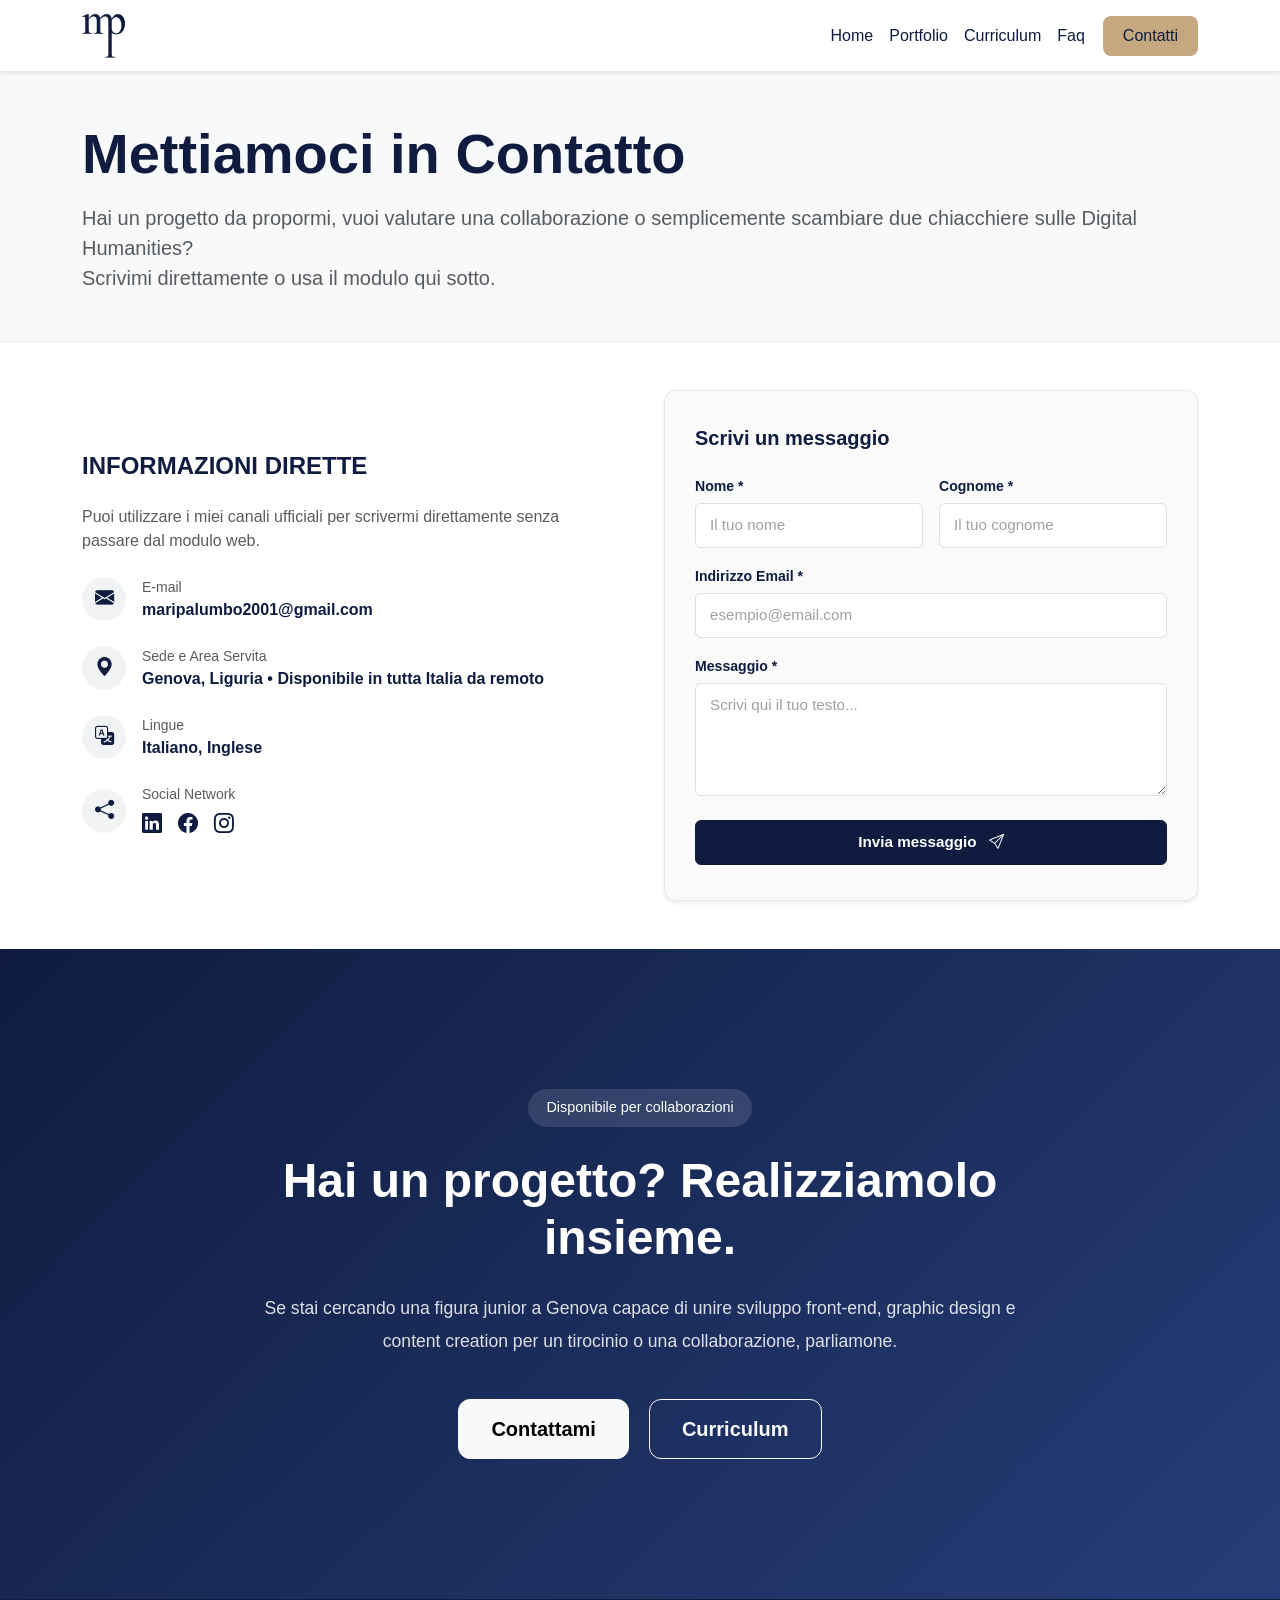
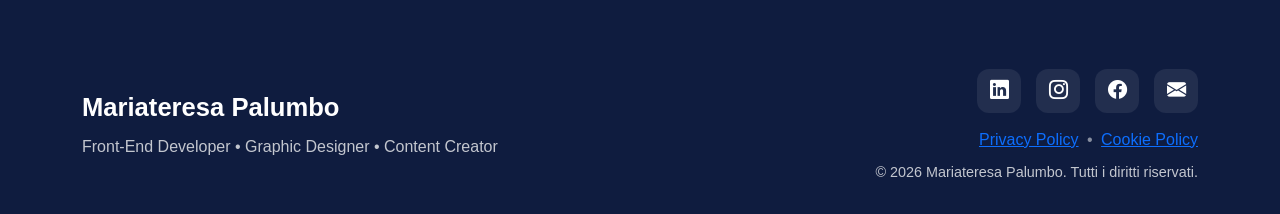
==== contatti.html @ f60ba2f8 "Update Open Graph image in contatti.html" ====
<!DOCTYPE html>
<html lang="it" prefix="og: https://ogp.me/ns#">
<head>
     
    
    <meta charset="UTF-8">
    <meta name="viewport" content="width=device-width, initial-scale=1.0">
    <title>Contatti | Mariateresa Palumbo - Digital Humanist Genova</title>
    <meta name="description" content="Contatti Mariateresa Palumbo - Collaborazioni in Digital Humanities, Web Design, Content Creation a Genova.">
    
    <meta name="robots" content="follow, index, max-snippet:-1, max-video-preview:-1, max-image-preview:large">
    <link rel="canonical" href="https://www.mariateresapalumbo.it/contatti.html">
    
    <!-- Open Graph -->
    <meta property="og:locale" content="it_IT">
    <meta property="og:title" content="Contatti | Mariateresa Palumbo - Digital Humanist Genova">
    <meta property="og:description" content="Hai un progetto web o grafico da propormi a Genova o da remoto? Compila il modulo o scrivimi direttamente via email.">
    <meta property="og:image" content="https://www.mariateresapalumbo.it/img/logo_sitopersonale.webp">
    <meta property="og:url" content="https://www.mariateresapalumbo.it/contatti.html">
    <meta property="og:type" content="website">
    
    <!-- Twitter Card -->
    <meta name="twitter:card" content="summary_large_image">
    <meta name="twitter:title" content="Contatti | Mariateresa Palumbo - Digital Humanist Genova">
    <meta name="twitter:description" content="Hai un progetto web o grafico da propormi a Genova o da remoto? Compila il modulo o scrivimi direttamente via email.">
    
   
<!-- GRAFO SEMANTICO E DATI STRUTTURATI CONTACTPAGE -->
<script type="application/ld+json">
{
  "@context": "https://schema.org",
  "@graph": [
    {
      "@type": "Person",
      "@id": "https://www.mariateresapalumbo.it/#person",
      "name": "Mariateresa Palumbo",
      "url": "https://www.mariateresapalumbo.it",
      "email": "maripalumbo2001@gmail.com",
      "description": "Digital Humanist junior a Genova specializzata in sviluppo front-end, graphic design e content creation.",
      "address": {
        "@type": "PostalAddress",
        "streetAddress": "Cornigliano",
        "postalCode": "16152",
        "addressLocality": "Genova",
        "addressRegion": "Liguria",
        "addressCountry": "IT"
      },
      "image": {
        "@type": "ImageObject",
        "@id": "https://www.mariateresapalumbo.it/#image",
        "url": "https://www.mariateresapalumbo.it/img/profilo_me.webp",
        "caption": "Mariateresa Palumbo"
      },
      "sameAs": [
        "https://www.linkedin.com/in/mariateresa-palumbo-a292502a2/",
        "https://www.instagram.com/maripalumbo.it/",
        "https://www.facebook.com/profile.php?id=100085753847292"
      ],
      "hasOccupation": {
        "@type": "Occupation",
        "name": "Digital Humanist",
        "description": "Specialista nell'applicazione di tecnologie informatiche agli studi umanistici."
      },
      "contactPoint": {
        "@id": "https://www.mariateresapalumbo.it/contatti.html#contact"
      }
    },
    {
      "@type": "Organization",
      "@id": "https://www.mariateresapalumbo.it/#organization",
      "name": "Mariateresa Palumbo",
      "url": "https://www.mariateresapalumbo.it",
      "logo": {
        "@id": "https://www.mariateresapalumbo.it/#image"
      },
      "image": "https://www.mariateresapalumbo.it/img/profilo_me.webp",
      "address": {
        "@type": "PostalAddress",
        "streetAddress": "Cornigliano",
        "postalCode": "16152",
        "addressLocality": "Genova",
        "addressRegion": "Liguria",
        "addressCountry": "IT"
      },
      "sameAs": [
        "https://www.linkedin.com/in/mariateresa-palumbo-a292502a2/",
        "https://www.instagram.com/maripalumbo.it/",
        "https://www.facebook.com/profile.php?id=100085753847292"
      ]
    },
    {
      "@type": "WebSite",
      "@id": "https://www.mariateresapalumbo.it/#website",
      "url": "https://www.mariateresapalumbo.it",
      "name": "Mariateresa Palumbo",
      "publisher": {
        "@id": "https://www.mariateresapalumbo.it/#organization"
      },
      "inLanguage": "it-IT"
    },
    {
      "@type": "WebPage",
      "@id": "https://www.mariateresapalumbo.it/contatti.html#webpage",
      "url": "https://www.mariateresapalumbo.it/contatti.html",
      "name": "Contatti | Mariateresa Palumbo",
      "datePublished": "2026-07-07T09:00:00+02:00",
      "dateModified": "2026-07-09T21:15:00+02:00",
      "about": {
        "@id": "https://www.mariateresapalumbo.it/#person"
      },
      "isPartOf": {
        "@id": "https://www.mariateresapalumbo.it/#website"
      },
      "publisher": {
        "@id": "https://www.mariateresapalumbo.it/#organization"
      },
      "inLanguage": "it-IT"
    },
    {
      "@type": "ContactPage",
      "@id": "https://www.mariateresapalumbo.it/contatti.html#contactpage",
      "url": "https://www.mariateresapalumbo.it/contatti.html",
      "name": "Contatti e Canali Ufficiali | Mariateresa Palumbo",
      "description": "Contatta Mariateresa Palumbo per collaborazioni a Genova o da remoto.",
      "isPartOf": {
        "@id": "https://www.mariateresapalumbo.it/#website"
      },
      "mainEntityOfPage": {
        "@id": "https://www.mariateresapalumbo.it/contatti.html#webpage"
      },
      "mainEntity": {
        "@id": "https://www.mariateresapalumbo.it/#person"
      },
      "inLanguage": "it-IT"
    },
    {
      "@type": "ContactPoint",
      "@id": "https://www.mariateresapalumbo.it/contatti.html#contact",
      "contactType": "Professional Support",
      "email": "maripalumbo2001@gmail.com",
      "url": "https://www.mariateresapalumbo.it/contatti.html",
      "areaServed": {
        "@type": "Country",
        "name": "IT"
      },
      "availableLanguage": [
        "Italian",
        "English"
      ]
    }
  ]
}
</script>
   


<script defer type="text/javascript" src="https://embeds.iubenda.com/widgets/c6013dd1-7133-4123-83e5-796165adba0d.js"></script>
     <script async src="https://www.googletagmanager.com/gtag/js?id=G-FH8F1QGST9"></script>
    <script>
      window.dataLayer = window.dataLayer || [];
      function gtag(){dataLayer.push(arguments);}
      gtag('js', new Date());
      gtag('config', 'G-FH8F1QGST9');
    </script>
    
     
    <!-- 1. Bootstrap CSS in locale (Risolve il blocco del rendering del CDN) -->
    <link href="bootstrap.min.css" rel="stylesheet">
    
    <!-- 2. Precarica il font delle icone dal CDN (Risolve l'avviso del font invisibile) -->
    <link rel="preload" href="https://cdn.jsdelivr.net/npm/bootstrap-icons@1.11.3/font/fonts/bootstrap-icons.woff2" as="font" type="font/woff2" crossorigin>
    
    <!-- 3. Icone Bootstrap dal CDN caricate in modo asincrono (Massima compatibilità e zero blocchi) -->
    <link rel="stylesheet" href="https://cdn.jsdelivr.net/npm/bootstrap-icons@1.11.3/font/bootstrap-icons.min.css" media="print" onload="this.media='all'">
    <noscript><link rel="stylesheet" href="https://cdn.jsdelivr.net/npm/bootstrap-icons@1.11.3/font/bootstrap-icons.min.css"></noscript>
    
    <!-- 4. Il tuo foglio di stile personalizzato -->
    <link rel="stylesheet" href="styles.css">
    
    
</head>
<body>

    <!-- NAVBAR -->
    <nav class="navbar navbar-expand-lg navbar-light navbar-personalizzata sticky-top shadow-sm">
        <div class="container">
            <a class="navbar-brand fw-bold" href="index.html">
                <img src="img/logo_sitopersonale.webp" alt="Logo MP Mariateresa Palumbo - Digital Humanist e Web Designer Genova" class="navbar-logo">
            </a>
            <button class="navbar-toggler" type="button" data-bs-toggle="collapse" data-bs-target="#navigazionePrincipale" aria-controls="navigazionePrincipale" aria-expanded="false" aria-label="Attiva navigazione">
                <span class="navbar-toggler-icon"></span>
            </button>
            <div class="collapse navbar-collapse" id="navigazionePrincipale">
                <ul class="navbar-nav ms-auto mb-2 mb-lg-0 fw-medium">
                    <li class="nav-item"><a class="nav-link" href="index.html">Home</a></li>
                    <li class="nav-item"><a class="nav-link" href="portfolio.html">Portfolio</a></li>
                    <li class="nav-item"><a class="nav-link" href="curriculum.html">Curriculum</a></li>
                    <li class="nav-item"><a class="nav-link" href="faq.html">Faq</a></li>
                    <li class="nav-item"><a class="btn btn-nav-contatti active" aria-current="page" href="contatti.html">Contatti</a></li>
                </ul>
            </div>
        </div>
    </nav>

    <!-- INTRODUZIONE / HERO -->
    <header class="py-5 bg-light" style="border-bottom: 1px solid rgba(15, 28, 63, 0.05);">
        <div class="container text-center text-lg-start">
            <h1 class="display-4 fw-bold mb-3 testo-blu-scuro">Mettiamoci in Contatto</h1>
            <p class="lead text-muted mb-0">
                Hai un progetto da propormi, vuoi valutare una collaborazione o semplicemente scambiare due chiacchiere sulle Digital Humanities?<br>
                Scrivimi direttamente o usa il modulo qui sotto.
            </p>
        </div>
    </header>

    <!-- CONTENUTO PRINCIPALE -->
    <main class="py-5 sezione-contatti">
        <div class="container">
            <div class="row g-5 align-items-center">
                
                <!-- COLONNA SINISTRA: Info Dirette -->
                <div class="col-lg-6 pe-lg-5">
                    <h2 class="h4 fw-bold testo-blu-scuro text-uppercase tracking-wider mb-4">Informazioni dirette</h2>
                    <p class="text-muted mb-4">Puoi utilizzare i miei canali ufficiali per scrivermi direttamente senza passare dal modulo web.</p>
                    
                    <div class="vstack gap-4">
                        <!-- Info: Email -->
                        <div class="d-flex align-items-center">
                            <div class="icona-contatto-cerchio me-3">
                                <i class="bi bi-envelope-fill"></i>
                            </div>
                            <div>
                                <span class="d-block text-muted small fw-medium">E-mail</span>
                                <a href="mailto:maripalumbo2001@gmail.com" class="text-decoration-none fw-bold testo-blu-scuro browser-link">maripalumbo2001@gmail.com</a>
                            </div>
                        </div>

                       
                        
                        
                        
                        <!-- Info: Sede e Area Servita -->
<div class="d-flex align-items-center">
    <div class="icona-contatto-cerchio me-3">
        <i class="bi bi-geo-alt-fill"></i>
    </div>
    <div>
        <span class="d-block text-muted small fw-medium">Sede e Area Servita</span>
        <span class="fw-bold testo-blu-scuro">Genova, Liguria • Disponibile in tutta Italia da remoto</span>
    </div>
</div>

<!-- Info: Lingue di contatto -->
<div class="d-flex align-items-center">
    <div class="icona-contatto-cerchio me-3">
        <i class="bi bi-translate"></i>
    </div>
    <div>
        <span class="d-block text-muted small fw-medium">Lingue</span>
        <span class="fw-bold testo-blu-scuro">Italiano, Inglese</span>
    </div>
</div>
                        

                        <!-- Info: Social -->
                        <div class="d-flex align-items-center">
                            <div class="icona-contatto-cerchio me-3">
                                <i class="bi bi-share-fill"></i>
                            </div>
                            <div>
                                <span class="d-block text-muted small fw-medium mb-1">Social Network</span>
                                <div class="d-flex gap-3 fs-5">
                                    <a href="https://www.linkedin.com/in/mariateresa-palumbo-a292502a2/" target="_blank" rel="noopener" class="testo-blu-scuro"><i class="bi bi-linkedin"></i></a>
                                    <a href="https://www.facebook.com/profile.php?id=100085753847292&amp;locale=it_IT" target="_blank" rel="noopener" class="testo-blu-scuro"><i class="bi bi-facebook"></i></a>
                                    <a href="https://www.instagram.com/maripalumbo.it/" target="_blank" rel="noopener" class="testo-blu-scuro"><i class="bi bi-instagram"></i></a>
                                </div>
                            </div>
                        </div>
                    </div>
                </div>

                <!-- COLONNA DESTRA: Modulo di Contatto Compatto -->
                <div class="col-lg-6">
                    <div class="box-form-compatto shadow-sm">
                        <h3 class="h5 fw-bold testo-blu-scuro mb-4">Scrivi un messaggio</h3>
                        
                        <!-- Form di Contatto collegato a Formspree -->
                        <form action="https://formspree.io/f/mrewveln" method="POST">
                            <div class="row g-3">
                                
                                <!-- Nome e Cognome -->
                                <div class="col-md-6">
                                    <label for="nome" class="form-label">Nome *</label>
                                    <input type="text" class="form-control" id="nome" name="nome" placeholder="Il tuo nome" required>
                                </div>
                                <div class="col-md-6">
                                    <label for="cognome" class="form-label">Cognome *</label>
                                    <input type="text" class="form-control" id="cognome" name="cognome" placeholder="Il tuo cognome" required>
                                </div>

                                <!-- Email -->
                                <div class="col-12">
                                    <label for="email" class="form-label">Indirizzo Email *</label>
                                    <input type="email" class="form-control" id="email" name="email" placeholder="esempio@email.com" required>
                                </div>

                                <!-- Messaggio -->
                                <div class="col-12">
                                    <label for="messaggio" class="form-label">Messaggio *</label>
                                    <textarea class="form-control" id="messaggio" name="message" rows="4" placeholder="Scrivi qui il tuo testo..." required></textarea>
                                </div>

                                <!-- Bottone di Invio -->
                                <div class="col-12 mt-4">
                                    <button type="submit" class="btn btn-invia-personalizzato w-100 rounded">
                                        Invia messaggio <i class="bi bi-send ms-2"></i>
                                    </button>
                                </div>

                            </div>
                        </form>
                    </div>
                </div>

            </div>
        </div>
    </main>


<section class="cta-home">
        <div class="container">
            <div class="cta-box">
                <span class="section-label light">Disponibile per collaborazioni</span>
                <h2>Hai un progetto? Realizziamolo insieme.</h2>
                <p>Se stai cercando una figura junior a Genova capace di unire sviluppo front-end, graphic design e content creation per un tirocinio o una collaborazione, parliamone.</p>
       
                <div class="cta-buttons">
                    <a href="contatti.html" class="btn btn-light btn-lg"> Contattami </a>
                    <a href="curriculum.html" class="btn btn-outline-light btn-lg"> Curriculum </a>
                </div>
            </div>
        </div>
    </section>

     
    <!-- FOOTER -->
       <footer class="pie-di-pagina">
        <div class="container">
            <div class="row gy-4 align-items-center">
                <div class="col-lg-6">
                    <h3>Mariateresa Palumbo</h3>
                    <p>Front-End Developer • Graphic Designer • Content Creator</p>
                </div>

                <div class="col-lg-6 text-lg-end">
                   <div class="footer-social">
                        <a href="https://www.linkedin.com/in/mariateresa-palumbo-a292502a2/" target="_blank" aria-label="Profilo LinkedIn di Mariateresa Palumbo">
                            <i class="bi bi-linkedin"></i>
                        </a>
                        <a href="https://www.instagram.com/maripalumbo.it/" target="_blank" aria-label="Profilo Instagram di Mariateresa Palumbo">
                            <i class="bi bi-instagram"></i>
                        </a>
                        <a href="https://www.facebook.com/profile.php?id=100085753847292" target="_blank" aria-label="Profilo Facebook di Mariateresa Palumbo">
                            <i class="bi bi-facebook"></i>
                        </a>
                        <a href="mailto:maripalumbo2001@gmail.com" aria-label="Mail di Mariateresa Palumbo">
                            <i class="bi bi-envelope-fill"></i>
                        </a>
                    </div>
                    <div class="footer-legal mb-2">
                        <!-- Incolla QUI il codice della Privacy Policy preso da iubenda -->
                        <a href="https://www.iubenda.com/privacy-policy/55834810" class="iubenda-white iubenda-noframe iubenda-embed" title="Privacy Policy ">Privacy Policy</a><script type="text/javascript">(function (w,d) {var loader = function () {var s = d.createElement("script"), tag = d.getElementsByTagName("script")[0]; s.src="https://cdn.iubenda.com/iubenda.js"; tag.parentNode.insertBefore(s,tag);}; if(w.addEventListener){w.addEventListener("load", loader, false);}else if(w.attachEvent){w.attachEvent("onload", loader);}else{w.onload = loader;}})(window, document);</script>
                        
                        <span class="text-white-50 mx-1">•</span>
                        
                        <!-- Incolla QUI il codice della Cookie Policy preso da iubenda -->
                        <a href="https://www.iubenda.com/privacy-policy/55834810/cookie-policy" class="iubenda-white iubenda-noframe iubenda-embed" title="Cookie Policy ">Cookie Policy</a><script type="text/javascript">(function (w,d) {var loader = function () {var s = d.createElement("script"), tag = d.getElementsByTagName("script")[0]; s.src="https://cdn.iubenda.com/iubenda.js"; tag.parentNode.insertBefore(s,tag);}; if(w.addEventListener){w.addEventListener("load", loader, false);}else if(w.attachEvent){w.attachEvent("onload", loader);}else{w.onload = loader;}})(window, document);</script>
                    </div>
                    <p class="copyright">© 2026 Mariateresa Palumbo. Tutti i diritti riservati.</p>
                </div>
            </div>
        </div>
    </footer>

    <script src="https://cdn.jsdelivr.net/npm/bootstrap@5.3.2/dist/js/bootstrap.bundle.min.js"></script>
</body>
</html>
---- styles.css ----
/* --- VARIABILI E CONFIGURAZIONE GENERALE --- */
:root {
    --blu: #0f1c3f;
    --blu-light: #1f3266;
    --oro: #c5a880;
    --bianco: #ffffff;
    --grigio: #f7f8fc;
    --testo: #5f6d8a;
    --bg-tech: #ebdcc5; /* Colore beige/oro chiaro per staccare dal blu */

    --colore-blu-scuro: var(--blu);
    --colore-oro: var(--oro);
    --colore-testo-scuro: var(--testo);
}

* {
    margin: 0;
    padding: 0;
    box-sizing: border-box;
}

html {
    scroll-behavior: smooth;
}

body {
    font-family: 'Segoe UI', Tahoma, Geneva, Verdana, sans-serif;
    color: var(--colore-testo-scuro);
    background-color: var(--bianco);
}

/* --- 1. NAVBAR --- */
.navbar-personalizzata {
    background-color: var(--bianco) !important;
    border-bottom: 1px solid rgba(15, 28, 63, 0.1);
}

.navbar-personalizzata .navbar-nav {
    align-items: center;
}

.navbar-personalizzata .nav-link {
    color: var(--colore-blu-scuro) !important;
    transition: color 0.3s ease;
}

.navbar-personalizzata .nav-link:hover,
.navbar-personalizzata .nav-link.active {
    color: var(--colore-oro) !important;
}

.btn-nav-contatti {
    background-color: var(--colore-blu-scuro) !important;
    color: var(--bianco) !important;
    border: none !important;
    padding: 8px 20px !important;
    border-radius: 8px !important;
    font-weight: 500;
    transition: all 0.3s ease !important;
    margin-left: 10px;
    text-decoration: none;
    display: inline-block;
}

.btn-nav-contatti:hover {
    background-color: var(--colore-oro) !important;
    color: var(--colore-blu-scuro) !important;
}


/* Stato attivo del pulsante Contatti quando si è sulla relativa pagina */
.btn-nav-contatti.active {
    background-color: var(--colore-oro) !important;
    color: var(--colore-blu-scuro) !important;
}


.navbar-logo {
    height: 45px;
    width: auto;
    max-width: 100%;
    object-fit: contain;
}

/* --- 2. HERO SECTION --- */
.hero-home {
    min-height: auto; 
    display: flex;
    align-items: center;
    position: relative;
    padding-top: 40px;   
    padding-bottom: 50px;
    overflow: hidden;
}

.hero-content {
    position: relative;
    z-index: 5;
}

.hero-label {
    display: inline-block;
    padding: 12px 22px;
    background: #eef2fa;
    color: var(--blu);
    border-radius: 40px;
    font-size: .85rem;
    font-weight: 600;
    letter-spacing: 1px;
    margin-bottom: 15px; 
}

.hero-content h1 {
    font-size: 3.9rem;
    line-height: 1.1;
    font-weight: 800;
    margin-bottom: 20px;
    color: var(--colore-blu-scuro);
}

.hero-content h1 span {
    color: var(--oro);
}

.hero-content p {
    font-size: 1.15rem;
    color: var(--testo);
    line-height: 1.7;
    max-width: 540px;
}

.hero-buttons {
    margin-top: 30px;
    display: flex;
    gap: 20px;
    flex-wrap: wrap;
}

/* --- HERO IMMAGINE --- */
.hero-image {
    position: relative;
    display: flex;
    justify-content: center;
}

.hero-image img {
    width: 380px;
    position: relative;
    z-index: 3;
    border-radius: 34% 66% 59% 41%/ 42% 36% 64% 58%;
    box-shadow: 0 30px 60px rgba(15,28,63,.18);
}

/* --- 3. TECH STRIP --- */
.tech-strip {
    background: var(--bg-tech); 
    padding: 28px 0;
    overflow: hidden;
    position: relative;
}

.tech-track {
    display: flex;
    justify-content: space-between;
    align-items: center;
    flex-wrap: wrap;
    gap: 25px;
    position: relative;
    z-index: 2;
}

.tech-track div {
    display: flex;
    align-items: center;
    gap: 12px;
    color: var(--blu); 
    font-weight: 600;
    font-size: 1rem;
    transition: .35s;
}

.tech-track div:hover {
    color: var(--bianco);
    transform: translateY(-3px);
}

.tech-track i {
    font-size: 1.8rem;
}

/* --- 4. SEZIONE COMPETENZE --- */
.sezione-competenze {
    padding: 80px 0;
    background-color: var(--colore-blu-scuro);
}

.scheda-competenza {
    border: 1px solid rgba(255, 255, 255, 0.1);
    padding: 30px;
    border-radius: 15px;
    background-color: rgba(255, 255, 255, 0.03); 
    transition: transform 0.3s ease, box-shadow 0.3s ease, border-color 0.3s ease;
}

.scheda-competenza:hover {
    transform: translateY(-5px);
    box-shadow: 0 10px 25px rgba(0, 0, 0, 0.3);
    border-color: var(--colore-oro);
}

.icona-competenza {
    font-size: 2.5rem;
    color: var(--colore-oro);
    margin-bottom: 15px;
    display: inline-block;
}

/* --- 5. SEZIONE ANTEPRIMA PORTFOLIO --- */
.sezione-portfolio-anteprima {
    padding: 80px 0;
    background-color: var(--bianco);
}

.progetto-card {
    border: 1px solid rgba(15, 28, 63, 0.1);
    border-radius: 12px;
    overflow: hidden;
    background-color: var(--bianco);
    box-shadow: 0 5px 20px rgba(15, 28, 63, 0.05);
    transition: transform 0.3s ease, box-shadow 0.3s ease, border-color 0.3s ease;
}

.progetto-card:hover {
    transform: scale(1.02);
    border-color: var(--colore-oro);
    box-shadow: 0 10px 25px rgba(15, 28, 63, 0.1);
}

.progetto-card .card-img-top {
    height: 220px !important;     
    width: 100% !important;        
    object-fit: cover !important;   
    border-top-left-radius: 11px !important;
    border-top-right-radius: 11px !important;
}

.img-chitarre { object-position: center center !important; }
.img-csm { object-position: top center !important; }
.img-museo { object-position: 0% 20% !important; }

/* --- 6. CALL TO ACTION --- */
.cta-home {
    padding: 140px 0;
    background: linear-gradient(135deg, var(--blu), #263d77);
    color: var(--bianco);
    position: relative;
    overflow: hidden; 
}

.cta-box {
    text-align: center;
    position: relative;
    z-index: 2;
    max-width: 800px;
    margin: auto;
}

.cta-box h2 {
    font-size: 3rem;
    font-weight: 800;
    margin: 25px 0;
    line-height: 1.2;
}

.cta-box p {
    font-size: 1.1rem;
    line-height: 1.9;
    color: rgba(255,255,255,.85);
}

.cta-buttons {
    margin-top: 40px;
    display: flex;
    justify-content: center;
    gap: 20px;
    flex-wrap: wrap;
}

.cta-home .btn {
    padding: 14px 32px;
    border-radius: 12px;
    font-weight: 600;
    transition: .35s;
}

.cta-home .btn:hover {
    transform: translateY(-5px);
}

.section-label.light {
    display: inline-block;
    padding: 8px 18px;
    background: rgba(255,255,255,.12);
    color: var(--bianco);
    border-radius: 20px;
    font-size: 0.9rem;
}

/* --- 7. FOOTER --- */
.pie-di-pagina {
    background: var(--blu);
    color: var(--bianco);
    padding: 70px 0 30px;
    position: relative;
}

.pie-di-pagina h3 {
    font-size: 1.6rem;
    font-weight: 700;
    margin-bottom: 10px;
}

.pie-di-pagina p {
    color: rgba(255,255,255,.75);
    margin-bottom: 0;
    line-height: 1.7;
}

.footer-social {
    display: flex;
    justify-content: flex-end;
    gap: 15px;
    margin-bottom: 15px;
}

.footer-social a {
    width: 44px;
    height: 44px;
    display: flex;
    align-items: center;
    justify-content: center;
    border-radius: 12px;
    background: rgba(255,255,255,.08);
    color: var(--bianco);
    font-size: 1.2rem;
    transition: .35s;
    text-decoration: none;
}

.footer-social a:hover {
    background: var(--oro);
    color: var(--blu);
    transform: translateY(-4px);
}

.copyright {
    font-size: .9rem;
    color: rgba(255,255,255,.6);
}

/* --- UTILITY SPECIFICHE --- */
.btn-blu-pieno {
    background-color: var(--colore-blu-scuro) !important;
    border-color: var(--colore-blu-scuro) !important;
    color: var(--bianco) !important;
    font-weight: 500;
    transition: all 0.3s ease;
}
.btn-blu-pieno:hover {
    background-color: var(--colore-oro) !important;
    border-color: var(--colore-oro) !important;
    color: var(--colore-blu-scuro) !important;
}

.btn-blu-outline {
    color: var(--colore-blu-scuro) !important;
    border-color: var(--colore-blu-scuro) !important;
    background-color: transparent !important;
    transition: all 0.3s ease;
}
.btn-blu-outline:hover {
    background-color: var(--colore-blu-scuro) !important;
    color: var(--bianco) !important;
}

.testo-blu-scuro { color: var(--colore-blu-scuro) !important; }
.testo-bianco { color: var(--bianco) !important; }

/* --- RESPONSIVE BREAKPOINTS --- */
@media (max-width: 991.98px) {
    .navbar-personalizzata .navbar-nav {
        align-items: stretch;
        text-align: center;
    }
    .btn-nav-contatti {
        margin-left: 0;
        margin-top: 10px;
        margin-bottom: 5px;
    }
    .hero-content h1 {
        font-size: 3rem;
    }
    .hero-image img {
        width: 300px;
    }
    .cta-box h2 {
        font-size: 2.2rem;
    }
    .footer-social {
        justify-content: flex-start;
    }
}

@media (max-width: 576px) {
    .hero-content h1 {
        font-size: 2.4rem;
    }
    .hero-buttons, .cta-buttons {
        flex-direction: column;
        align-items: stretch;
    }
}




/* ==========================================================================
   CLASSI SPECIFICHE PER LA PAGINA PORTFOLIO (Differenziate con dicitura portfolio)
   ========================================================================== */



/* Intestazione specifica della pagina portfolio */
.intestazione-pagina-portfolio {
    padding: 60px 0 40px 0;
    background-color: #ffffff;
}

/* Sezione contenitore della griglia portfolio */
.sezione-portfolio {
    padding: 20px 0 80px 0;
    background-color: #ffffff;
}

/* Card specifiche del portfolio (Effetto hover con translateY invece di scale) */
.progetto-card-portfolio {
    border: 1px solid rgba(15, 28, 63, 0.1);
    border-radius: 12px;
    overflow: hidden;
    background-color: #ffffff;
    box-shadow: 0 5px 20px rgba(15, 28, 63, 0.05);
    transition: transform 0.3s ease, box-shadow 0.3s ease, border-color 0.3s ease;
}

.progetto-card-portfolio:hover {
    transform: translateY(-5px) !important; 
    border-color: var(--colore-oro);
    box-shadow: 0 10px 25px rgba(15, 28, 63, 0.1);
}

/* UNIFORMITÀ ANTEPRIME: Forza le immagini della pagina portfolio a 220px come nella Home */
.progetto-card-portfolio .card-img-top {
    height: 220px !important;       /* Identica altezza della home */
    width: 100% !important;        
    object-fit: cover !important;   
    border-top-left-radius: 11px !important;
    border-top-right-radius: 11px !important;
}

/* Badge per i tag delle tecnologie - Specifici del portfolio */
.badge-tecnologia-portfolio {
    background-color: rgba(15, 28, 63, 0.06);
    color: var(--colore-blu-scuro);
    font-size: 0.75rem;
    font-weight: 500;
    padding: 5px 10px;
    border-radius: 6px;
    display: inline-block;
    white-space: normal; /* Consente al testo del badge di andare a capo se lo schermo è molto stretto */
}

.img-grafica {
            object-position: 0% 15% !important; 
        }






/* ==========================================================================
   PAGINA curriculum
   ========================================================================== */


 
        /* Personalizzazione Stile Timeline e Layout Minimal senza Card */
        .sezione-curriculum {
            background-color: #ffffff;
        }
        
        /* Linea verticale della timeline */
        .timeline-linea {
            position: relative;
            border-left: 3px solid var(--colore-blu-scuro);
            padding-left: 30px;
            margin-left: 10px;
        }

        /* I blocchi della timeline */
        .timeline-item {
            position: relative;
            margin-bottom: 40px;
        }

        /* I nodi/punti sulla linea */
        .timeline-item::before {
            content: '';
            position: absolute;
            left: -38px;
            top: 5px;
            width: 13px;
            height: 13px;
            border-radius: 50%;
            background-color: #ffffff;
            border: 3px solid var(--colore-blu-scuro);
        }

        /* Punto color oro per evidenziare le attività correnti */
        .timeline-item.attivo::before {
            background-color: var(--colore-oro) !important;
            border-color: var(--colore-oro) !important;
        }

        /* Sfondo Blu Esatto della Homepage per le Competenze */
        .blocco-competenze-blu {
            background-color: var(--colore-blu-scuro);
            color: #ffffff;
            border-radius: 16px;
            padding: 40px 30px;
        }

        .blocco-competenze-blu h3 {
            border-bottom: 2px solid rgba(255, 255, 255, 0.1);
            padding-bottom: 10px;
        }

        /* Adattamento Badge dentro il blocco blu */
        .blocco-competenze-blu .badge-tecnologia-portfolio {
            background-color: rgba(255, 255, 255, 0.12) !important;
            color: #ffffff !important;
            border: 1px solid rgba(255, 255, 255, 0.2);
            font-size: 0.85rem;
        }
   









/* ==========================================================================
   PAGINA contatti
   ========================================================================== */


  
        /* Layout minimale e compatto per i Contatti */
        .sezione-contatti {
            background-color: #ffffff;
        }

        /* Box del Form pulito senza linea superiore */
        .box-form-compatto {
            border: 1px solid rgba(15, 28, 63, 0.08);
            border-radius: 12px;
            padding: 35px 30px;
            background-color: #fafafa;
            max-width: 550px;
            margin: 0 auto;
        }

        /* Campi di input chiari con placeholder grigio chiaro */
        .box-form-compatto .form-control {
            background-color: #ffffff;
            border: 1px solid #e0e0e0;
            color: var(--colore-blu-scuro);
            padding: 10px 14px;
            font-size: 0.95rem;
            border-radius: 6px;
        }

        .box-form-compatto .form-control:focus {
            border-color: var(--colore-oro);
            box-shadow: 0 0 0 3px rgba(197, 168, 128, 0.15);
            background-color: #ffffff;
            color: var(--colore-blu-scuro);
        }

        /* Testo di esempio (Placeholder) in grigietto */
        .box-form-compatto .form-control::placeholder {
            color: #a0a0a0 !important;
            opacity: 1;
        }

        .box-form-compatto .form-label {
            color: var(--colore-blu-scuro);
            font-size: 0.88rem;
            font-weight: 600;
            margin-bottom: 6px;
        }

        /* Nuovo Bottone: Sfondo Blu, Testo Bianco -> Hover Oro */
        .btn-invia-personalizzato {
            background-color: var(--colore-blu-scuro);
            border: 1px solid var(--colore-blu-scuro);
            color: #ffffff !important;
            font-weight: 600;
            padding: 10px 24px;
            font-size: 0.95rem;
            transition: all 0.3s ease;
        }

        .btn-invia-personalizzato:hover {
            background-color: var(--colore-oro);
            border-color: var(--colore-oro);
            color: var(--colore-blu-scuro) !important;
        }

        /* Icone cerchio colonna sinistra */
        .icona-contatto-cerchio {
            width: 46px;
            height: 46px;
            border-radius: 50%;
            background-color: rgba(15, 28, 63, 0.04);
            display: flex;
            align-items: center;
            justify-content: center;
            color: var(--colore-blu-scuro);
            font-size: 1.2rem;
        }
   




/* ==========================================================================
   PAGINA DETTAGLIO CHITARRE
   ========================================================================== */

/* ===========================
   HERO
=========================== */

.hero-progetto-chitarre{
    padding:60px 0 40px;
    background:#fff;
    border-bottom:1px solid rgba(15,28,63,.08);
}

.img-copertina-chitarre{
    width:100%;
    max-height:480px;
    object-fit:cover;
    object-position:center;
    border-radius:16px;
    border:1px solid rgba(15,28,63,.10);
    box-shadow:0 15px 40px rgba(15,28,63,.12);
}


/* ===========================
   CONTENUTO
=========================== */

.sezione-contenuto-chitarre{
    padding:60px 0 80px;
    background:#fff;
}


/* ===========================
   TITOLI
=========================== */

.titolo-sezione-chitarre{
    font-size:1.75rem;
    margin-bottom:1.25rem;
    padding-bottom:8px;
    position:relative;
}

.titolo-sezione-chitarre::after{
    content:"";
    position:absolute;
    left:0;
    bottom:0;
    width:40px;
    height:3px;
    background:var(--colore-oro);
    border-radius:3px;
}


/* ===========================
   TESTI
=========================== */

.testo-descrittivo-chitarre{
    font-family:'Segoe UI',Tahoma,Geneva,Verdana,sans-serif;
    color:var(--colore-testo-scuro);
    opacity:.85;
    line-height:1.8;
    margin-bottom:2rem;
}


/* ===========================
   SIDEBAR
=========================== */

.box-info-chitarre{
    background:rgba(15,28,63,.02);
    border:1px solid rgba(15,28,63,.08);
    border-radius:16px;
    padding:30px;
    position:sticky;
    top:30px;
    box-shadow:0 8px 30px rgba(15,28,63,.03);
}


/* ===========================
   LISTA INFO
=========================== */

.lista-info-chitarre{
    list-style:none;
    padding:0;
    margin:0 0 1.5rem;
}

.lista-info-chitarre li{
    padding:10px 0;
    border-bottom:1px solid rgba(15,28,63,.06);
    font-size:.95rem;
}

.lista-info-chitarre li:last-child{
    border-bottom:none;
}


/* ===========================
   BADGE
=========================== */

.badge-tech-chitarre{
    display:inline-block;
    padding:6px 14px;
    margin-right:6px;
    margin-bottom:8px;
    border-radius:8px;
    background:rgba(15,28,63,.06);
    color:var(--colore-blu-scuro);
    font-size:.8rem;
    font-weight:500;
    transition:.3s;
}

.badge-tech-chitarre:hover{
    background:var(--colore-blu-scuro);
    color:#fff;
}


/* ===========================
   GALLERIA MOCKUP
=========================== */

.galleria-risultati-chitarre{
    margin-top:2rem;
}


/* Card dei mockup */

.box-mockup-chitarre {
    height: 320px;
    box-sizing: border-box; /* Assicura che il padding non aumenti i 320px totali */
    padding: 5px 0;        /* Spazio di sicurezza sopra e sotto */
    
    display: flex;
    justify-content: center;
    align-items: center;
    background: #fff;
    border: 1px solid rgba(15,28,63,.08);
    border-radius: 14px;
    overflow: hidden;
    transition: .3s;
    box-shadow: 0 4px 12px rgba(15,28,63,.05);
}

.box-mockup-chitarre:hover{
    transform:translateY(-4px);
    box-shadow:0 10px 24px rgba(15,28,63,.10);
}


/* ===========================
   MOCKUP DESKTOP
=========================== */

.img-desktop-chitarre{
    max-width:92%;
    max-height:92%;
    width:auto;
    height:auto;
    object-fit:contain;
}


/* ===========================
   MOCKUP MOBILE
=========================== */

.img-mobile-chitarre{
    width:110px;
    max-width:none;
    height:auto;
    object-fit:contain;
    filter:drop-shadow(0 8px 20px rgba(15,28,63,.18));
}


/* ===========================
   TESTO SOTTO LE CARD
=========================== */

.galleria-risultati-chitarre p{
    margin-top:.9rem;
    margin-bottom:0;
    color:#6c757d;
}


/* ===========================
   RESPONSIVE
=========================== */

@media (max-width:992px){

    .box-info-chitarre{
        position:static;
        margin-top:40px;
    }

}

@media (max-width:768px){

    .box-mockup-chitarre{
        height:260px;
    }

    .img-mobile-chitarre{
        width:140px;
    }

    .img-desktop-chitarre{
        max-width:95%;
        max-height:95%;
    }

}


.box-video-chitarre{
    margin-top:2rem;
    padding:20px;
    border:1px solid rgba(15,28,63,.08);
    border-radius:16px;
    background:#fff;
    box-shadow:0 5px 15px rgba(15,28,63,.05);
}

.video-desktop-chitarre{
    width:100%;
    display:block;
    border-radius:12px;
}








/* ===========================
   GALLERIA VOLANTINI
=========================== */

.box-volantino-chitarre {
    height: 380px; /* Più alto dei mockup per ospitare la forma verticale dei volantini */
    box-sizing: border-box;
    padding: 15px;
    display: flex;
    justify-content: center;
    align-items: center;
    background: #fff;
    border: 1px solid rgba(15,28,63,.08);
    border-radius: 14px;
    overflow: hidden;
    transition: transform .3s ease, box-shadow .3s ease;
    box-shadow: 0 4px 12px rgba(15,28,63,.05);
    cursor: pointer; /* Fa capire che è cliccabile */
}

.box-volantino-chitarre:hover {
    transform: translateY(-4px);
    box-shadow: 0 10px 24px rgba(15,28,63,.10);
}

.img-volantino {
    max-width: 100%;
    max-height: 100%;
    width: auto;
    height: auto;
    object-fit: contain;
    transition: transform .3s ease;
}

/* Effetto zoom leggero sull'immagine quando si passa sopra con il mouse */
.box-volantino-chitarre:hover .img-volantino {
    transform: scale(1.02);
}

/* Stile per l'immagine a tutto schermo nel Modal */
.img-fullscreen-gallery {
    max-height: 85vh; /* Evita che l'immagine esca dallo schermo in altezza */
    object-fit: contain;
    border-radius: 8px;
    box-shadow: 0 10px 40px rgba(0,0,0,.5);
}

/* Ottimizzazione Mobile per i volantini */
@media (max-width: 768px) {
    .box-volantino-chitarre {
        height: 320px; /* Riduce l'altezza sugli schermi piccoli */
    }
}












/* Hero Grafica.html */

.img-copertina-grafica {
    width: 100%;
    max-height: 480px;
    object-fit: cover;
    object-position: center 10%;
    border-radius: 16px;
    border: 1px solid rgba(15,28,63,.10);
    box-shadow: 0 15px 40px rgba(15,28,63,.12);
}

 






/* Fotografia.html */
/* ========================================================
   CONTENITORI CATEGORIE (Box Blu con testo bianco centrato)
   ======================================================== */

.box-volantino-fotografia {
    height: 380px; 
    box-sizing: border-box;
    display: flex;
    justify-content: center; /* Centra il testo in orizzontale */
    align-items: center;     /* Centra il testo in verticale */
    border-radius: 14px;
    overflow: hidden;
    cursor: pointer;
    position: relative;
    
    /* Configurazione sfondo blu e ombre nativa */
    background: #0f1c3f; /* Colore blu scuro principale del brand */
    border: 1px solid rgba(15, 28, 63, 0.15);
    box-shadow: 0 4px 12px rgba(15, 28, 63, 0.08);
    
    /* Animazione fluida al passaggio del mouse */
    transition: transform .3s ease, box-shadow .3s ease, background-color .3s ease;
}

/* Effetto Hover: il box si solleva e cambia leggermente tonalità */
.box-volantino-fotografia:hover {
    transform: translateY(-5px);
    background: #162654; /* Sfumatura di blu leggermente più chiara per feedback */
    box-shadow: 0 12px 28px rgba(15, 28, 63, 0.22);
}

/* Stile per il testo bianco al centro del box */
.titolo-categoria-box {
    color: #ffffff;
    font-size: 1.5rem;
    font-weight: 600;
    letter-spacing: 0.5px;
    text-transform: capitalize;
}

/* Badge per il conteggio delle foto in basso a destra */
.conteggio-foto-badge {
    position: absolute;
    bottom: 16px;
    right: 16px;
    background: rgba(255, 255, 255, 0.15);
    color: #fff;
    font-size: 0.75rem;
    font-weight: 500;
    padding: 5px 12px;
    border-radius: 20px;
    border: 1px solid rgba(255, 255, 255, 0.2);
    backdrop-filter: blur(4px);
}

/* ========================================================
   MODAL LIGHTBOX & STRUTTURA DI NAVIGAZIONE
   ======================================================== */



/* Immagine dentro il visualizzatore full screen */
.img-fullscreen-gallery {
    max-height: 80vh;
    object-fit: contain;
    border-radius: 4px;
    box-shadow: 0 10px 30px rgba(0,0,0,0.5);
}

/* Stile per le frecce di navigazione del modal */
.freccia-gallery {
    position: absolute;
    top: 50%;
    transform: translateY(-50%);
    background: rgba(255, 255, 255, 0.15);
    border: none;
    color: #fff;
    width: 50px;
    height: 50px;
    border-radius: 50%;
    display: flex;
    align-items: center;
    justify-content: center;
    font-size: 1.5rem;
    transition: 0.3s;
    z-index: 10;
}

.freccia-gallery:hover {
    background: rgba(255, 255, 255, 0.3);
    scale: 1.05;
}

.freccia-sinistra { left: 20px; }
.freccia-destra { right: 20px; }

/* ========================================================
   RESPONSIVE (Ottimizzazione per Smartphone e Tablet)
   ======================================================== */
@media (max-width: 768px) {
    .box-volantino-fotografia {
        height: 280px; /* Riduce l'altezza su mobile per non allungare troppo la pagina */
    }
    
    .titolo-categoria-box {
        font-size: 1.3rem; /* Testo leggermente più piccolo sui display compatti */
    }

    .freccia-gallery {
        width: 40px;
        height: 40px;
        font-size: 1.2rem;
    }
    .freccia-sinistra { left: 5px; }
    .freccia-destra { right: 5px; }
}


/* Sfondo personalizzato che copre tutto lo schermo e intercetta il click */
.modal-backdrop-custom {
    position: fixed;
    top: 0;
    left: 0;
    width: 100vw;
    height: 100vh;
    z-index: 2; /* Sta dietro all'immagine e alle frecce, ma sopra il sito */
    cursor: pointer;
}

/* Posizionamento perfetto per la X di chiusura */
.pulsante-chiudi-gallery {
    position: fixed;
    top: 25px;
    right: 25px;
    z-index: 20; /* Sempre in primissimo piano */
    font-size: 1.25rem;
    opacity: 0.75;
    transition: opacity 0.2s ease;
}

.pulsante-chiudi-gallery:hover {
    opacity: 1;
}

/* Assicurati che il corpo del modal stia sopra lo sfondo del click */
.modal-body.z-3 {
    position: relative;
    z-index: 3;
}



















/* faq.html */


        /* Struttura personalizzata per la sezione FAQ */
        .blocco-faq-blu {
            background-color: var(--colore-blu-scuro);
            border-radius: 16px;
            padding: 50px 40px;
        }

        /* Reset stili nativi dell'accordion di Bootstrap per coordinarsi al blu e all'oro */
        .accordion-personalizzato .accordion-item {
            background-color: rgba(255, 255, 255, 0.05);
            border: 1px solid rgba(255, 255, 255, 0.1);
            margin-bottom: 15px;
            border-radius: 8px !important;
            overflow: hidden;
        }

        .accordion-personalizzato .accordion-button {
            background-color: transparent;
            color: #ffffff;
            font-weight: 600;
            box-shadow: none;
            padding: 20px;
        }

        .accordion-personalizzato .accordion-button:not(.collapsed) {
            color: var(--colore-oro);
            background-color: rgba(255, 255, 255, 0.02);
        }

        /* Cambia il colore dell'icona a freccia di Bootstrap in bianco */
        .accordion-personalizzato .accordion-button::after {
            filter: invert(1) brightness(2);
        }

        .accordion-personalizzato .accordion-body {
            color: rgba(255, 255, 255, 0.8);
            background-color: rgba(0, 0, 0, 0.1);
            padding: 20px;
            font-size: 0.95rem;
            line-height: 1.6;
        }
    



/* CONTATTI */
/* Impedisce alle icone tonde dei contatti di diventare ovali quando il testo va a capo */
.icona-contatto-cerchio {
    flex-shrink: 0;
    width: 44px;  /* Modifica i px se desideri cerchi più grandi o piccoli */
    height: 44px; /* Mantieni altezza e larghezza uguali per un cerchio perfetto */
    display: flex;
    align-items: center;
    justify-content: center;
    border-radius: 50%; /* Garantisce la forma circolare */
    background: rgba(15, 28, 63, 0.05); /* Grigio/blu chiaro di sfondo (opzionale, simile ai tuoi box) */
}






/* Blocco definitivo per lo scorrimento orizzontale su tutto il sito */
html, body {
    max-width: 100% !important;
    overflow-x: hidden !important;
}
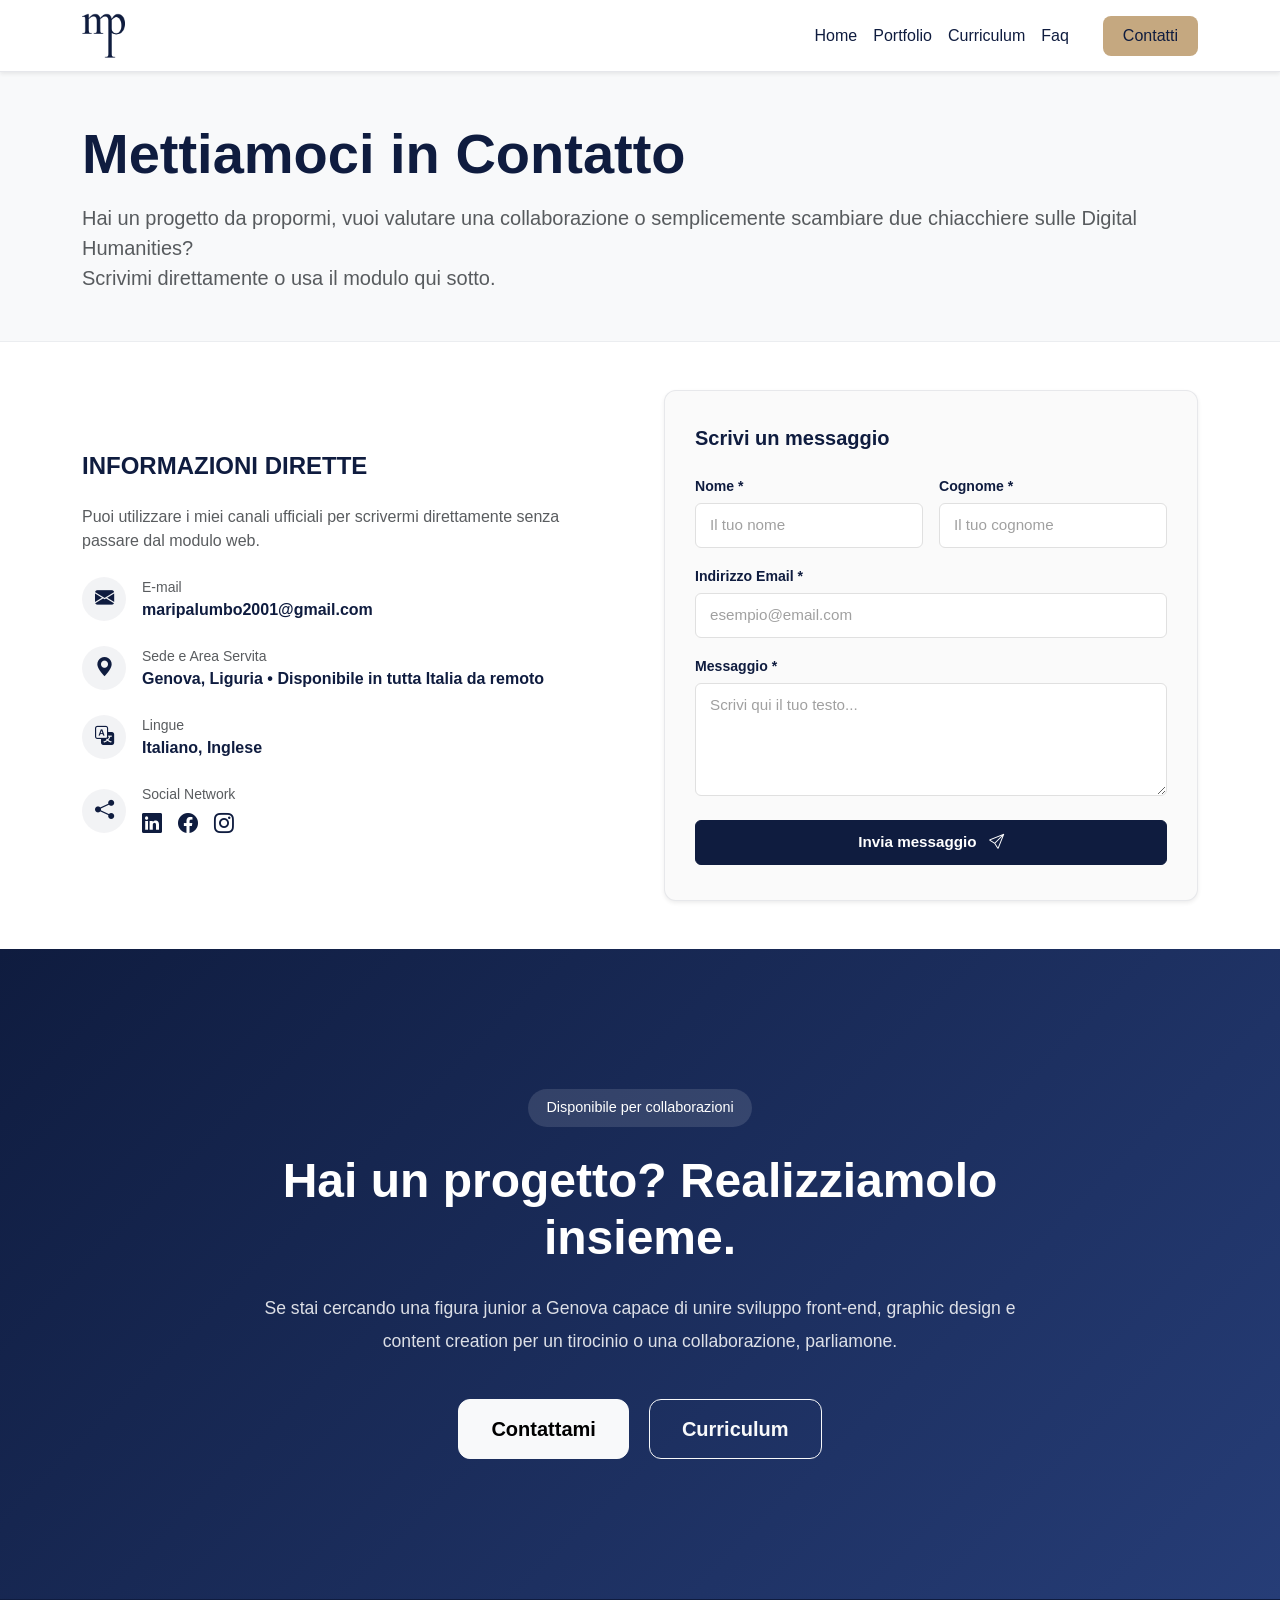
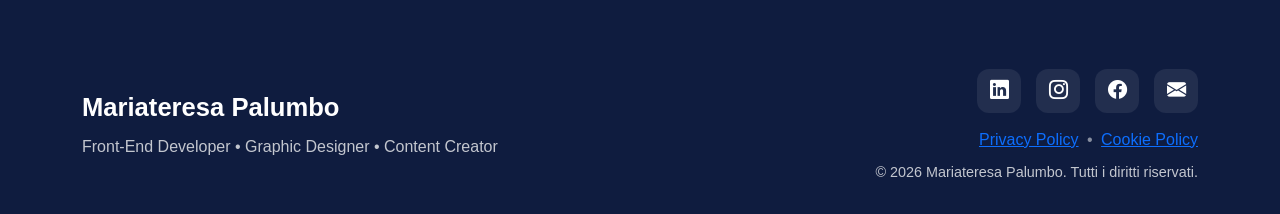
==== commit 068de08b: "Update navbar to use offcanvas for mobile menu" ====
--- a/contatti.html
+++ b/contatti.html
@@ -23,7 +23,8 @@
     <meta name="twitter:card" content="summary_large_image">
     <meta name="twitter:title" content="Contatti | Mariateresa Palumbo - Digital Humanist Genova">
     <meta name="twitter:description" content="Hai un progetto web o grafico da propormi a Genova o da remoto? Compila il modulo o scrivimi direttamente via email.">
-    
+
+     <link rel="icon" href="img/favicon.png" type="image/png">
    
 <!-- GRAFO SEMANTICO E DATI STRUTTURATI CONTACTPAGE -->
 <script type="application/ld+json">
@@ -184,23 +185,49 @@
     <!-- NAVBAR -->
     <nav class="navbar navbar-expand-lg navbar-light navbar-personalizzata sticky-top shadow-sm">
         <div class="container">
+            <!-- Logo -->
             <a class="navbar-brand fw-bold" href="index.html">
                 <img src="img/logo_sitopersonale.webp" alt="Logo MP Mariateresa Palumbo - Digital Humanist e Web Designer Genova" class="navbar-logo">
             </a>
-            <button class="navbar-toggler" type="button" data-bs-toggle="collapse" data-bs-target="#navigazionePrincipale" aria-controls="navigazionePrincipale" aria-expanded="false" aria-label="Attiva navigazione">
+            
+            <!-- Bottone Hamburger aggiornato per l'Offcanvas -->
+            <button class="navbar-toggler" type="button" data-bs-toggle="offcanvas" data-bs-target="#navigazionePrincipale" aria-controls="navigazionePrincipale" aria-label="Attiva navigazione">
                 <span class="navbar-toggler-icon"></span>
             </button>
-            <div class="collapse navbar-collapse" id="navigazionePrincipale">
-                <ul class="navbar-nav ms-auto mb-2 mb-lg-0 fw-medium">
-                    <li class="nav-item"><a class="nav-link" href="index.html">Home</a></li>
-                    <li class="nav-item"><a class="nav-link" href="portfolio.html">Portfolio</a></li>
-                    <li class="nav-item"><a class="nav-link" href="curriculum.html">Curriculum</a></li>
-                    <li class="nav-item"><a class="nav-link" href="faq.html">Faq</a></li>
-                    <li class="nav-item"><a class="btn btn-nav-contatti active" aria-current="page" href="contatti.html">Contatti</a></li>
-                </ul>
+
+            <!-- Contenitore Offcanvas a tutto schermo su mobile -->
+            <div class="offcanvas offcanvas-end w-100 bg-menu-mobile" tabindex="-1" id="navigazionePrincipale" aria-labelledby="navigazionePrincipaleLabel">
+                
+                <!-- Pulsante X di chiusura visibile solo su mobile -->
+                <div class="offcanvas-header justify-content-end d-lg-none">
+                    <button type="button" class="btn-close btn-close-white" data-bs-dismiss="offcanvas" aria-label="Close"></button>
+                </div>
+
+                <!-- Corpo del menu con i link -->
+                <div class="offcanvas-body align-items-center">
+                    <ul class="navbar-nav ms-auto mb-2 mb-lg-0 fw-medium text-center w-100 justify-content-lg-end align-items-center">
+                        <li class="nav-item py-2 py-lg-0">
+                            <a class="nav-link link-mobile-white" href="index.html">Home</a>
+                        </li>
+                        <li class="nav-item py-2 py-lg-0">
+                            <a class="nav-link link-mobile-white" href="portfolio.html">Portfolio</a>
+                        </li>
+                        <li class="nav-item py-2 py-lg-0">
+                            <a class="nav-link link-mobile-white" href="curriculum.html">Curriculum</a>
+                        </li>
+                        <li class="nav-item py-2 py-lg-0">
+                            <a class="nav-link link-mobile-white" href="faq.html">Faq</a>
+                        </li>
+                        <li class="nav-item py-2 py-lg-0 ps-lg-3">
+                            <!-- Qui Contatti è la pagina attiva -->
+                            <a class="btn btn-nav-contatti btn-mobile-white active" aria-current="page" href="contatti.html">Contatti</a>
+                        </li>
+                    </ul>
+                </div>
             </div>
         </div>
     </nav>
+
 
     <!-- INTRODUZIONE / HERO -->
     <header class="py-5 bg-light" style="border-bottom: 1px solid rgba(15, 28, 63, 0.05);">
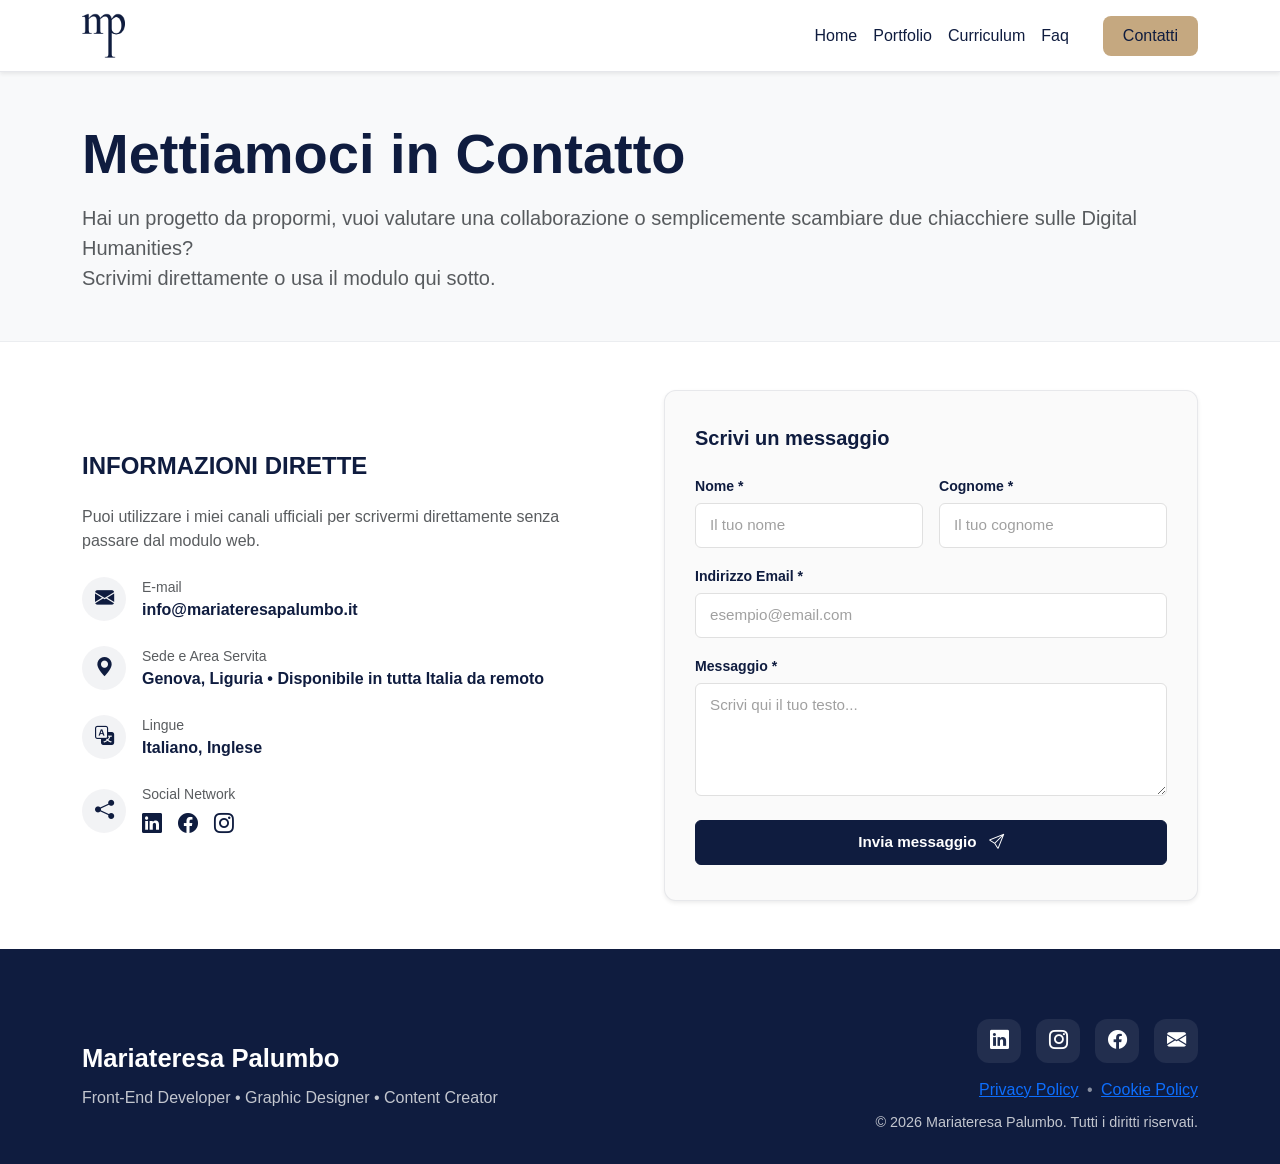
==== commit aa067bbc: "Update contact email and clean up HTML structure Updated email addresses in the contact section and " ====
--- a/contatti.html
+++ b/contatti.html
@@ -23,8 +23,8 @@
     <meta name="twitter:card" content="summary_large_image">
     <meta name="twitter:title" content="Contatti | Mariateresa Palumbo - Digital Humanist Genova">
     <meta name="twitter:description" content="Hai un progetto web o grafico da propormi a Genova o da remoto? Compila il modulo o scrivimi direttamente via email.">
-
-     <link rel="icon" href="img/favicon.png" type="image/png">
+    
+    <link rel="icon" href="img/favicon.png" type="image/png">
    
 <!-- GRAFO SEMANTICO E DATI STRUTTURATI CONTACTPAGE -->
 <script type="application/ld+json">
@@ -36,7 +36,7 @@
       "@id": "https://www.mariateresapalumbo.it/#person",
       "name": "Mariateresa Palumbo",
       "url": "https://www.mariateresapalumbo.it",
-      "email": "maripalumbo2001@gmail.com",
+      "email": "info@mariateresapalumbo.it",
       "description": "Digital Humanist junior a Genova specializzata in sviluppo front-end, graphic design e content creation.",
       "address": {
         "@type": "PostalAddress",
@@ -138,7 +138,7 @@
       "@type": "ContactPoint",
       "@id": "https://www.mariateresapalumbo.it/contatti.html#contact",
       "contactType": "Professional Support",
-      "email": "maripalumbo2001@gmail.com",
+      "email": "info@mariateresapalumbo.it",
       "url": "https://www.mariateresapalumbo.it/contatti.html",
       "areaServed": {
         "@type": "Country",
@@ -165,18 +165,18 @@
     </script>
     
      
-    <!-- 1. Bootstrap CSS in locale (Risolve il blocco del rendering del CDN) -->
-    <link href="bootstrap.min.css" rel="stylesheet">
-    
-    <!-- 2. Precarica il font delle icone dal CDN (Risolve l'avviso del font invisibile) -->
-    <link rel="preload" href="https://cdn.jsdelivr.net/npm/bootstrap-icons@1.11.3/font/fonts/bootstrap-icons.woff2" as="font" type="font/woff2" crossorigin>
-    
-    <!-- 3. Icone Bootstrap dal CDN caricate in modo asincrono (Massima compatibilità e zero blocchi) -->
-    <link rel="stylesheet" href="https://cdn.jsdelivr.net/npm/bootstrap-icons@1.11.3/font/bootstrap-icons.min.css" media="print" onload="this.media='all'">
-    <noscript><link rel="stylesheet" href="https://cdn.jsdelivr.net/npm/bootstrap-icons@1.11.3/font/bootstrap-icons.min.css"></noscript>
-    
-    <!-- 4. Il tuo foglio di stile personalizzato -->
-    <link rel="stylesheet" href="styles.css">
+   <!-- 1. Precarica il font delle icone -->
+<link rel="preload" href="https://cdn.jsdelivr.net/npm/bootstrap-icons@1.11.3/font/fonts/bootstrap-icons.woff2" as="font" type="font/woff2" crossorigin>
+
+<!-- 2. Bootstrap CSS locale -->
+<link href="bootstrap.min.css" rel="stylesheet">
+
+<!-- 3. Icone Bootstrap v1.11.3 asincrone -->
+<link rel="stylesheet" href="https://cdn.jsdelivr.net/npm/bootstrap-icons@1.11.3/font/bootstrap-icons.min.css" media="print" onload="this.media='all'">
+<noscript><link rel="stylesheet" href="https://cdn.jsdelivr.net/npm/bootstrap-icons@1.11.3/font/bootstrap-icons.min.css"></noscript>
+
+<!-- 4. Il tuo foglio di stile personalizzato -->
+<link rel="stylesheet" href="styles.css">
     
     
 </head>
@@ -227,7 +227,6 @@
             </div>
         </div>
     </nav>
-
 
     <!-- INTRODUZIONE / HERO -->
     <header class="py-5 bg-light" style="border-bottom: 1px solid rgba(15, 28, 63, 0.05);">
@@ -258,7 +257,7 @@
                             </div>
                             <div>
                                 <span class="d-block text-muted small fw-medium">E-mail</span>
-                                <a href="mailto:maripalumbo2001@gmail.com" class="text-decoration-none fw-bold testo-blu-scuro browser-link">maripalumbo2001@gmail.com</a>
+                                <a href="mailto:info@mariateresapalumbo.it" class="text-decoration-none fw-bold testo-blu-scuro browser-link">info@mariateresapalumbo.it</a>
                             </div>
                         </div>
 
@@ -353,23 +352,6 @@
         </div>
     </main>
 
-
-<section class="cta-home">
-        <div class="container">
-            <div class="cta-box">
-                <span class="section-label light">Disponibile per collaborazioni</span>
-                <h2>Hai un progetto? Realizziamolo insieme.</h2>
-                <p>Se stai cercando una figura junior a Genova capace di unire sviluppo front-end, graphic design e content creation per un tirocinio o una collaborazione, parliamone.</p>
-       
-                <div class="cta-buttons">
-                    <a href="contatti.html" class="btn btn-light btn-lg"> Contattami </a>
-                    <a href="curriculum.html" class="btn btn-outline-light btn-lg"> Curriculum </a>
-                </div>
-            </div>
-        </div>
-    </section>
-
-     
     <!-- FOOTER -->
        <footer class="pie-di-pagina">
         <div class="container">
@@ -380,7 +362,7 @@
                 </div>
 
                 <div class="col-lg-6 text-lg-end">
-                   <div class="footer-social">
+                    <div class="footer-social">
                         <a href="https://www.linkedin.com/in/mariateresa-palumbo-a292502a2/" target="_blank" aria-label="Profilo LinkedIn di Mariateresa Palumbo">
                             <i class="bi bi-linkedin"></i>
                         </a>
@@ -390,7 +372,7 @@
                         <a href="https://www.facebook.com/profile.php?id=100085753847292" target="_blank" aria-label="Profilo Facebook di Mariateresa Palumbo">
                             <i class="bi bi-facebook"></i>
                         </a>
-                        <a href="mailto:maripalumbo2001@gmail.com" aria-label="Mail di Mariateresa Palumbo">
+                        <a href="mailto:info@mariateresapalumbo.it" aria-label="Mail di Mariateresa Palumbo">
                             <i class="bi bi-envelope-fill"></i>
                         </a>
                     </div>
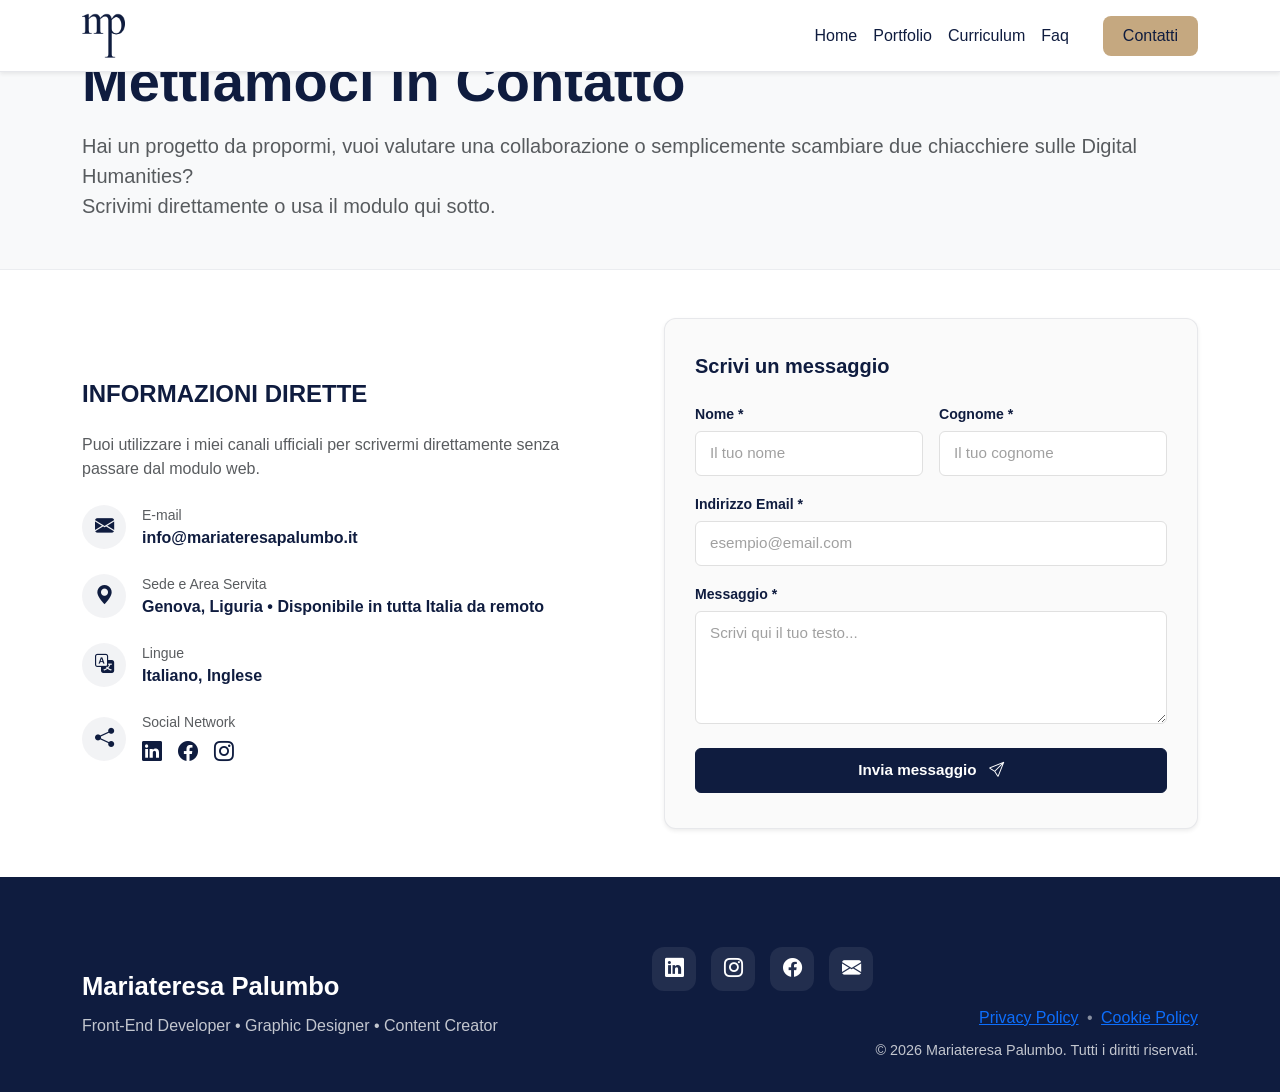
==== commit 376c12f9: "Change navbar class from sticky-top to fixed-top" ====
--- a/contatti.html
+++ b/contatti.html
@@ -183,7 +183,7 @@
 <body>
 
     <!-- NAVBAR -->
-    <nav class="navbar navbar-expand-lg navbar-light navbar-personalizzata sticky-top shadow-sm">
+    <nav class="navbar navbar-expand-lg navbar-light navbar-personalizzata fixed-top shadow-sm">
         <div class="container">
             <!-- Logo -->
             <a class="navbar-brand fw-bold" href="index.html">
--- a/styles.css
+++ b/styles.css
@@ -73,6 +73,7 @@
     background-color: var(--colore-oro) !important;
     color: var(--colore-blu-scuro) !important;
 }
+
 
 
 .navbar-logo {
@@ -388,15 +389,57 @@
 
 /* --- RESPONSIVE BREAKPOINTS --- */
 @media (max-width: 991.98px) {
+    /* Sfondo blu scuro del menu mobile usando la tua variabile */
+    .bg-menu-mobile {
+        background-color: var(--colore-blu-scuro) !important;
+    }
+
+    /* Struttura verticale per centrare i link a tutto schermo */
+    .offcanvas-body {
+        display: flex;
+        flex-direction: column;
+        justify-content: center;
+        height: 100%;
+    }
+
+    /* Allineamento dei link all'interno del menu */
     .navbar-personalizzata .navbar-nav {
-        align-items: stretch;
+        align-items: center;
         text-align: center;
     }
-    .btn-nav-contatti {
+
+    /* Spaziatura, dimensione e colore bianco per i link su mobile */
+    .bg-menu-mobile .link-mobile-white {
+        color: var(--bianco) !important;
+        font-size: 1.6rem;
+        padding-top: 15px !important;
+        padding-bottom: 15px !important;
+    }
+
+    /* Cambio colore all'hover sui link mobile */
+    .bg-menu-mobile .link-mobile-white:hover,
+    .bg-menu-mobile .link-mobile-white.active {
+        color: var(--colore-oro) !important;
+    }
+
+    /* Pulsante contatti invertito: sfondo bianco e testo blu per staccare dal fondo */
+    .bg-menu-mobile .btn-mobile-white {
         margin-left: 0;
-        margin-top: 10px;
-        margin-bottom: 5px;
-    }
+        margin-top: 20px;
+        background-color: var(--bianco) !important;
+        color: var(--colore-blu-scuro) !important;
+        font-size: 1.3rem;
+        padding: 10px 30px !important;
+        border-radius: 8px !important;
+        width: auto;
+    }
+
+    .bg-menu-mobile .btn-mobile-white:hover,
+    .bg-menu-mobile .btn-mobile-white.active {
+        background-color: var(--colore-oro) !important;
+        color: var(--colore-blu-scuro) !important;
+    }
+}
     .hero-content h1 {
         font-size: 3rem;
     }
@@ -409,7 +452,7 @@
     .footer-social {
         justify-content: flex-start;
     }
-}
+
 
 @media (max-width: 576px) {
     .hero-content h1 {
@@ -482,6 +525,9 @@
 .img-grafica {
             object-position: 0% 15% !important; 
         }
+
+
+
 
 
 
@@ -643,6 +689,14 @@
             font-size: 1.2rem;
         }
    
+
+
+
+
+
+
+
+
 
 
 
@@ -1201,6 +1255,7 @@
 
 
 
+
 /* CONTATTI */
 /* Impedisce alle icone tonde dei contatti di diventare ovali quando il testo va a capo */
 .icona-contatto-cerchio {
@@ -1219,6 +1274,7 @@
 
 
 
+
 /* Blocco definitivo per lo scorrimento orizzontale su tutto il sito */
 html, body {
     max-width: 100% !important;
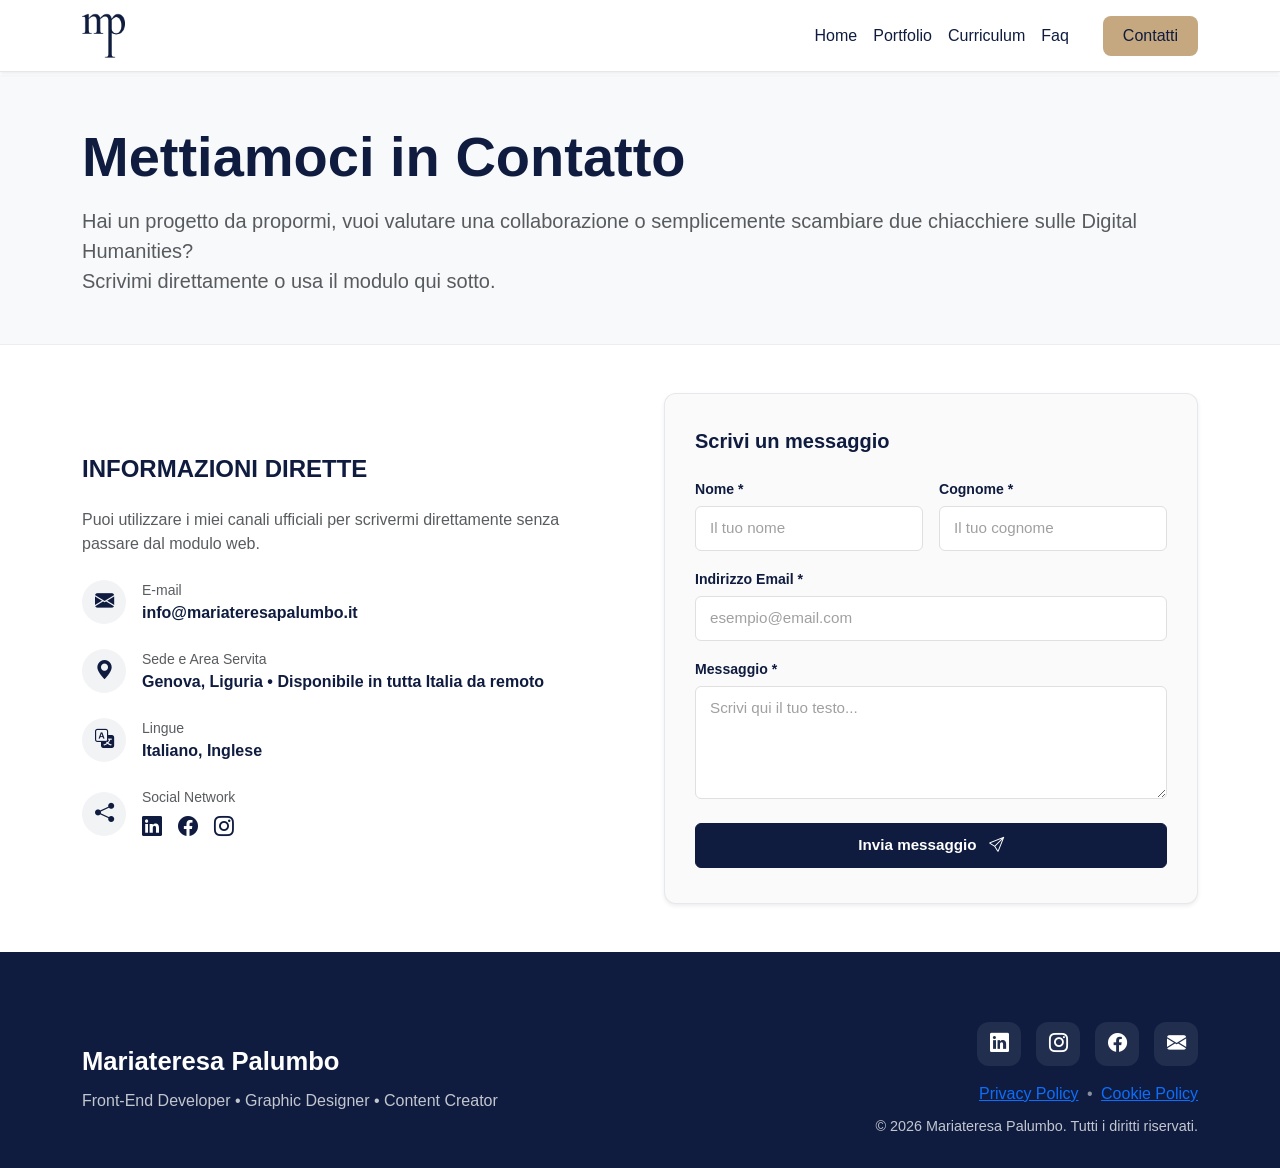
==== commit 45d829e6: "Refactor footer layout and social links" ====
--- a/contatti.html
+++ b/contatti.html
@@ -354,43 +354,52 @@
 
     <!-- FOOTER -->
        <footer class="pie-di-pagina">
-        <div class="container">
-            <div class="row gy-4 align-items-center">
-                <div class="col-lg-6">
-                    <h3>Mariateresa Palumbo</h3>
-                    <p>Front-End Developer • Graphic Designer • Content Creator</p>
-                </div>
-
-                <div class="col-lg-6 text-lg-end">
-                    <div class="footer-social">
-                        <a href="https://www.linkedin.com/in/mariateresa-palumbo-a292502a2/" target="_blank" aria-label="Profilo LinkedIn di Mariateresa Palumbo">
-                            <i class="bi bi-linkedin"></i>
-                        </a>
-                        <a href="https://www.instagram.com/maripalumbo.it/" target="_blank" aria-label="Profilo Instagram di Mariateresa Palumbo">
-                            <i class="bi bi-instagram"></i>
-                        </a>
-                        <a href="https://www.facebook.com/profile.php?id=100085753847292" target="_blank" aria-label="Profilo Facebook di Mariateresa Palumbo">
-                            <i class="bi bi-facebook"></i>
-                        </a>
-                        <a href="mailto:info@mariateresapalumbo.it" aria-label="Mail di Mariateresa Palumbo">
-                            <i class="bi bi-envelope-fill"></i>
-                        </a>
-                    </div>
-                    <div class="footer-legal mb-2">
-                        <!-- Incolla QUI il codice della Privacy Policy preso da iubenda -->
-                        <a href="https://www.iubenda.com/privacy-policy/55834810" class="iubenda-white iubenda-noframe iubenda-embed" title="Privacy Policy ">Privacy Policy</a><script type="text/javascript">(function (w,d) {var loader = function () {var s = d.createElement("script"), tag = d.getElementsByTagName("script")[0]; s.src="https://cdn.iubenda.com/iubenda.js"; tag.parentNode.insertBefore(s,tag);}; if(w.addEventListener){w.addEventListener("load", loader, false);}else if(w.attachEvent){w.attachEvent("onload", loader);}else{w.onload = loader;}})(window, document);</script>
-                        
-                        <span class="text-white-50 mx-1">•</span>
-                        
-                        <!-- Incolla QUI il codice della Cookie Policy preso da iubenda -->
-                        <a href="https://www.iubenda.com/privacy-policy/55834810/cookie-policy" class="iubenda-white iubenda-noframe iubenda-embed" title="Cookie Policy ">Cookie Policy</a><script type="text/javascript">(function (w,d) {var loader = function () {var s = d.createElement("script"), tag = d.getElementsByTagName("script")[0]; s.src="https://cdn.iubenda.com/iubenda.js"; tag.parentNode.insertBefore(s,tag);}; if(w.addEventListener){w.addEventListener("load", loader, false);}else if(w.attachEvent){w.attachEvent("onload", loader);}else{w.onload = loader;}})(window, document);</script>
-                    </div>
-                    <p class="copyright">© 2026 Mariateresa Palumbo. Tutti i diritti riservati.</p>
-                </div>
+    <div class="container">
+        <div class="row gy-4 align-items-center">
+            
+            <!-- Prima colonna: Centrata su mobile, a sinistra su desktop -->
+            <div class="col-lg-6 text-center text-lg-start">
+                <h3>Mariateresa Palumbo</h3>
+                <p>Front-End Developer • Graphic Designer • Content Creator</p>
             </div>
+
+            <!-- Seconda colonna: Centrata su mobile, a destra su desktop -->
+            <div class="col-lg-6 text-center text-lg-end">
+                
+                <!-- Icone social: Centrate su mobile, a destra su desktop -->
+                <div class="footer-social d-flex justify-content-center justify-content-lg-end mb-3">
+                    <a href="https://www.linkedin.com/in/mariateresa-palumbo-a292502a2/" target="_blank" aria-label="Profilo LinkedIn di Mariateresa Palumbo">
+                        <i class="bi bi-linkedin"></i>
+                    </a>
+                    <a href="https://www.instagram.com/maripalumbo.it/" target="_blank" aria-label="Profilo Instagram di Mariateresa Palumbo">
+                        <i class="bi bi-instagram"></i>
+                    </a>
+                    <a href="https://www.facebook.com/profile.php?id=100085753847292" target="_blank" aria-label="Profilo Facebook di Mariateresa Palumbo">
+                        <i class="bi bi-facebook"></i>
+                    </a>
+                    <a href="mailto:info@mariateresapalumbo.it" aria-label="Mail di Mariateresa Palumbo">
+                        <i class="bi bi-envelope-fill"></i>
+                    </a>
+                </div>
+
+                <!-- Link Legali -->
+                <div class="footer-legal mb-2">
+                    <a href="https://www.iubenda.com/privacy-policy/55834810" class="iubenda-white iubenda-noframe iubenda-embed" title="Privacy Policy ">Privacy Policy</a><script type="text/javascript">(function (w,d) {var loader = function () {var s = d.createElement("script"), tag = d.getElementsByTagName("script")[0]; s.src="https://cdn.iubenda.com/iubenda.js"; tag.parentNode.insertBefore(s,tag);}; if(w.addEventListener){w.addEventListener("load", loader, false);}else if(w.attachEvent){w.attachEvent("onload", loader);}else{w.onload = loader;}})(window, document);</script>
+                    
+                    <span class="text-white-50 mx-1">•</span>
+                    
+                    <a href="https://www.iubenda.com/privacy-policy/55834810/cookie-policy" class="iubenda-white iubenda-noframe iubenda-embed" title="Cookie Policy ">Cookie Policy</a><script type="text/javascript">(function (w,d) {var loader = function () {var s = d.createElement("script"), tag = d.getElementsByTagName("script")[0]; s.src="https://cdn.iubenda.com/iubenda.js"; tag.parentNode.insertBefore(s,tag);}; if(w.addEventListener){w.addEventListener("load", loader, false);}else if(w.attachEvent){w.attachEvent("onload", loader);}else{w.onload = loader;}})(window, document);</script>
+                </div>
+
+                <!-- Copyright -->
+                <p class="copyright">© 2026 Mariateresa Palumbo. Tutti i diritti riservati.</p>
+            </div>
+
         </div>
-    </footer>
-
+    </div>
+</footer>
+    
+    
     <script src="https://cdn.jsdelivr.net/npm/bootstrap@5.3.2/dist/js/bootstrap.bundle.min.js"></script>
 </body>
 </html>
--- a/styles.css
+++ b/styles.css
@@ -27,6 +27,7 @@
     font-family: 'Segoe UI', Tahoma, Geneva, Verdana, sans-serif;
     color: var(--colore-testo-scuro);
     background-color: var(--bianco);
+    padding-top: 75px; /* Aggiungi questo per evitare che la nav copra la sezione Hero */
 }
 
 /* --- 1. NAVBAR --- */
@@ -1250,6 +1251,7 @@
             padding: 20px;
             font-size: 0.95rem;
             line-height: 1.6;
+            
         }
     
 
@@ -1280,3 +1282,11 @@
     max-width: 100% !important;
     overflow-x: hidden !important;
 }
+
+
+
+@media (max-width: 991.98px) {
+    body {
+        padding-top: 65px; /* Spostamento ridotto su mobile perché la nav diventa più bassa */
+    }
+}
